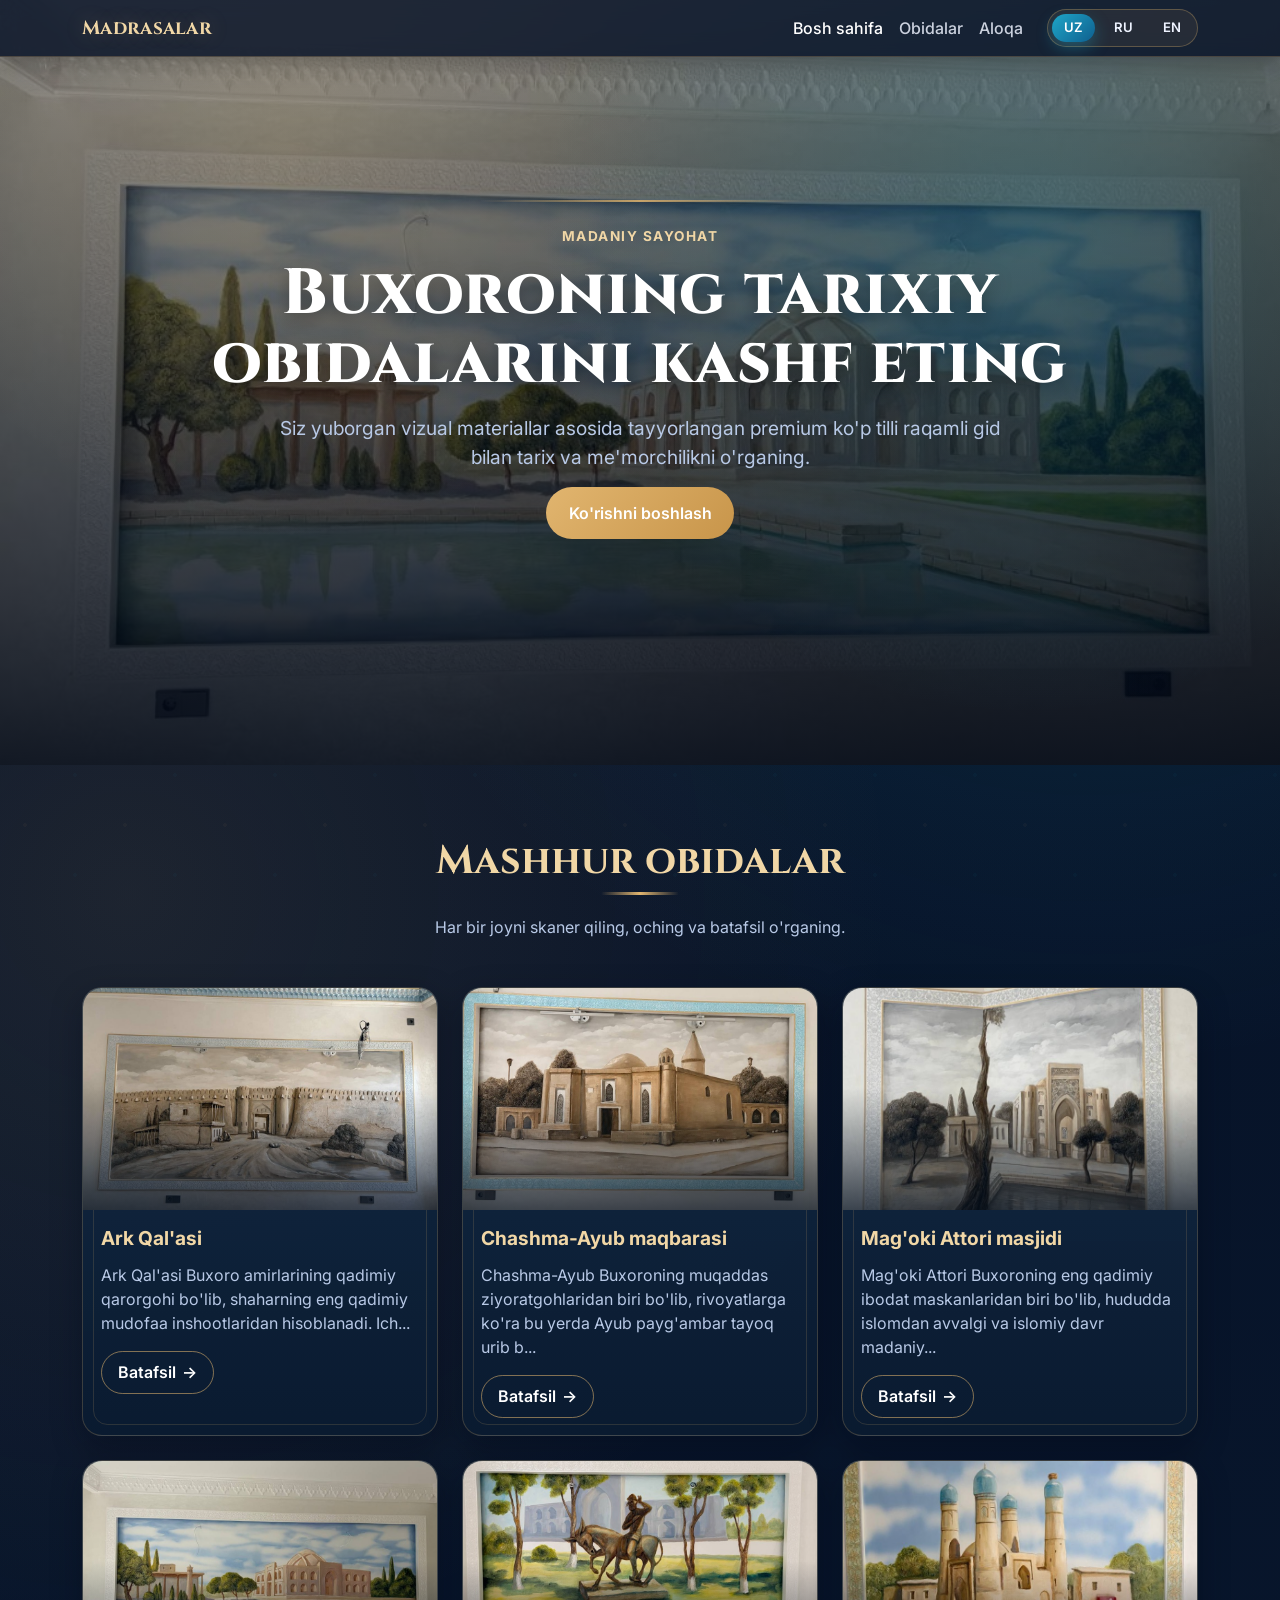
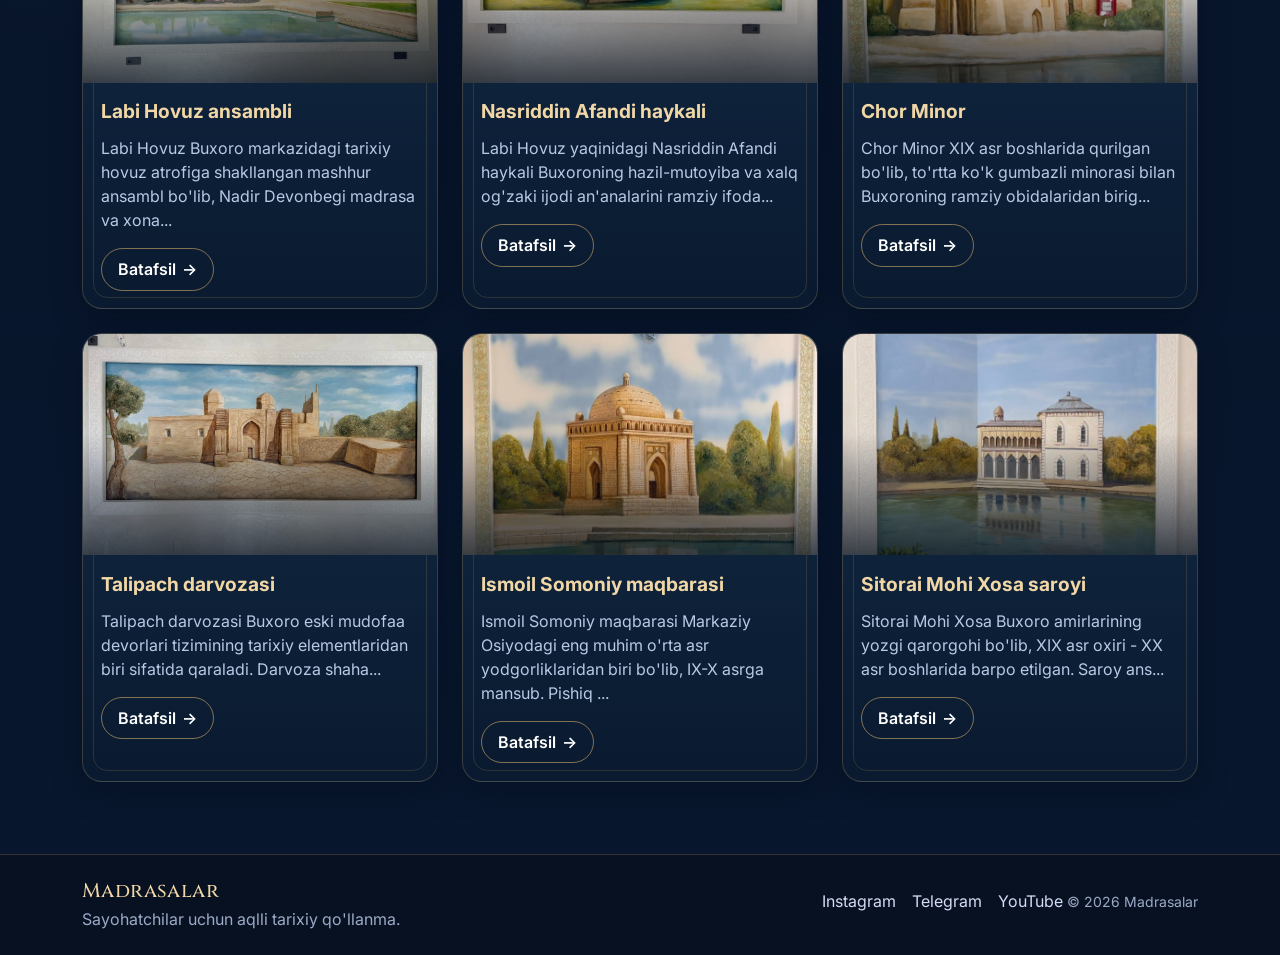
==== index.html @ 59f186e9 "first commit" ====
<!DOCTYPE html>
<html lang="en">
<head>
  <meta charset="UTF-8" />
  <meta name="viewport" content="width=device-width, initial-scale=1.0" />
  <title>Madrasalar | Historic Monuments</title>
  <meta name="description" content="Premium multilingual tourist guide for historical monuments." />
  <link rel="preconnect" href="https://fonts.googleapis.com" />
  <link rel="preconnect" href="https://fonts.gstatic.com" crossorigin />
  <link href="https://fonts.googleapis.com/css2?family=Cinzel:wght@500;600;700&family=Inter:wght@400;500;600;700;800&display=swap" rel="stylesheet" />
  <link href="https://cdn.jsdelivr.net/npm/bootstrap@5.3.3/dist/css/bootstrap.min.css" rel="stylesheet" />
  <link href="https://unpkg.com/aos@2.3.1/dist/aos.css" rel="stylesheet" />
  <link rel="stylesheet" href="css/style.css" />
</head>
<body class="site-home">
  <nav class="navbar navbar-expand-lg navbar-dark fixed-top premium-nav">
    <div class="container">
      <a class="navbar-brand fw-bold" href="index.html">Madrasalar</a>
      <button class="navbar-toggler border-0 shadow-none" type="button" data-bs-toggle="collapse" data-bs-target="#mainNav" aria-controls="mainNav" aria-expanded="false" aria-label="Toggle navigation">
        <span class="navbar-toggler-icon"></span>
      </button>
      <div class="collapse navbar-collapse" id="mainNav">
        <ul class="navbar-nav ms-auto me-3">
          <li class="nav-item"><a class="nav-link nav-link-text active" href="#home" data-i18n="navHome">Home</a></li>
          <li class="nav-item"><a class="nav-link nav-link-text" href="#monuments" data-i18n="navMonuments">Monuments</a></li>
          <li class="nav-item"><a class="nav-link nav-link-text" href="#contact" data-i18n="navContact">Contact</a></li>
        </ul>
        <div class="lang-switcher" role="group" aria-label="Language switcher">
          <button class="lang-btn" data-lang="uz">UZ</button>
          <button class="lang-btn" data-lang="ru">RU</button>
          <button class="lang-btn" data-lang="en">EN</button>
        </div>
      </div>
    </div>
  </nav>

  <header id="home" class="hero-section">
    <div class="hero-overlay"></div>
    <div class="container hero-content text-white text-center">
      <p class="hero-kicker" data-i18n="heroKicker">Cultural Journey</p>
      <h1 class="hero-title" data-i18n="heroTitle">Discover Timeless Monuments of Uzbekistan</h1>
      <p class="hero-subtitle" data-i18n="heroSubtitle">Explore architecture, stories, and heritage through a premium multilingual digital guide.</p>
      <a href="#monuments" class="btn btn-hero mt-3" data-i18n="heroCta">Start Exploring</a>
    </div>
  </header>

  <main class="main-content">
    <section id="monuments" class="py-5 monuments-section section-fade">
      <div class="container py-4">
        <div class="section-heading text-center mb-5">
          <h2 data-i18n="gridTitle">Featured Monuments</h2>
          <p data-i18n="gridSubtitle">Scan, open, and discover each location with immersive details.</p>
        </div>
        <div class="row g-4" id="monumentsGrid"></div>
      </div>
    </section>
  </main>

  <footer id="contact" class="site-footer">
    <div class="container py-4">
      <div class="row align-items-center gy-3">
        <div class="col-md-6">
          <h5 class="mb-1">Madrasalar</h5>
          <p class="mb-0 footer-muted" data-i18n="footerText">Your smart historical guide for travelers.</p>
        </div>
        <div class="col-md-6 text-md-end">
          <div class="footer-social mb-2">
            <a href="#" aria-label="Instagram">Instagram</a>
            <a href="#" aria-label="Telegram">Telegram</a>
            <a href="#" aria-label="YouTube">YouTube</a>
          </div>
          <small class="footer-muted">© <span id="yearNow"></span> Madrasalar</small>
        </div>
      </div>
    </div>
  </footer>

  <script src="https://cdn.jsdelivr.net/npm/bootstrap@5.3.3/dist/js/bootstrap.bundle.min.js"></script>
  <script src="https://unpkg.com/aos@2.3.1/dist/aos.js"></script>
  <script src="js/app.js"></script>
</body>
</html>
---- css/style.css ----
:root {
  --bg: #071226;
  --surface: #0e203a;
  --surface-soft: #173254;
  --text: #eef3ff;
  --muted: #b8c9e6;
  --primary: #1ea6c8;
  --primary-strong: #0f5f8e;
  --accent: #e1b56f;
  --accent-soft: #f1d7a6;
  --radius-xl: 1.25rem;
  --radius-lg: 1rem;
  --shadow-soft: 0 10px 30px rgba(2, 11, 24, 0.38);
  --shadow-strong: 0 18px 45px rgba(0, 0, 0, 0.45);
  --transition: 0.35s ease;
  --font-body: "Inter", sans-serif;
  --font-display: "Cinzel", serif;
}

* {
  box-sizing: border-box;
}

html,
body {
  margin: 0;
  padding: 0;
  font-family: var(--font-body);
  background:
    radial-gradient(circle at 85% 10%, rgba(30, 166, 200, 0.18), transparent 32%),
    radial-gradient(circle at 10% 35%, rgba(225, 181, 111, 0.1), transparent 38%),
    linear-gradient(180deg, #071226 0%, #08172e 100%);
  color: var(--text);
  scroll-behavior: smooth;
}

body::before {
  content: "";
  position: fixed;
  inset: 0;
  pointer-events: none;
  opacity: 0.08;
  background-image:
    radial-gradient(circle at 25px 25px, rgba(225, 181, 111, 0.5) 2px, transparent 2px),
    radial-gradient(circle at 75px 75px, rgba(30, 166, 200, 0.45) 2px, transparent 2px);
  background-size: 100px 100px;
  z-index: 0;
}

img {
  max-width: 100%;
  display: block;
}

a {
  color: inherit;
  text-decoration: none;
}

.premium-nav {
  backdrop-filter: blur(10px);
  background: rgba(7, 18, 38, 0.82);
  border-bottom: 1px solid rgba(225, 181, 111, 0.25);
  transition: background var(--transition), box-shadow var(--transition);
  box-shadow: 0 8px 22px rgba(0, 0, 0, 0.25);
}

.premium-nav .navbar-brand {
  letter-spacing: 0.3px;
  color: var(--accent-soft);
  text-shadow: 0 0 20px rgba(225, 181, 111, 0.25);
  font-family: var(--font-display);
  font-size: 1.2rem;
}

.nav-link-text {
  color: rgba(238, 243, 255, 0.84);
  font-weight: 500;
}

.nav-link-text:hover,
.nav-link-text.active {
  color: var(--accent-soft);
}

.lang-switcher {
  display: inline-flex;
  gap: 0.4rem;
  background: rgba(225, 181, 111, 0.08);
  border: 1px solid rgba(225, 181, 111, 0.3);
  border-radius: 999px;
  padding: 0.25rem;
}

.lang-btn {
  border: 0;
  border-radius: 999px;
  color: var(--text);
  background: transparent;
  font-size: 0.82rem;
  font-weight: 600;
  line-height: 1;
  padding: 0.45rem 0.75rem;
  transition: all var(--transition);
}

.lang-btn:hover {
  background: rgba(255, 255, 255, 0.12);
}

.lang-btn.active {
  background: linear-gradient(135deg, var(--primary), var(--primary-strong));
  color: #fff;
  box-shadow: 0 6px 16px rgba(30, 166, 200, 0.35);
}

.hero-section,
.monument-hero {
  position: relative;
  min-height: 85vh;
  display: flex;
  align-items: center;
  justify-content: center;
  overflow: hidden;
}

.hero-section {
  background: url("../images/lyabi-hauz.png")
    center/cover no-repeat;
}

.monument-hero {
  min-height: 62vh;
  background-position: center;
  background-size: cover;
  background-repeat: no-repeat;
}

.hero-overlay {
  position: absolute;
  inset: 0;
  background:
    radial-gradient(circle at 22% 20%, rgba(225, 181, 111, 0.18), transparent 33%),
    radial-gradient(circle at 80% 30%, rgba(30, 166, 200, 0.22), transparent 42%),
    linear-gradient(180deg, rgba(3, 10, 23, 0.35) 0%, rgba(3, 10, 23, 0.92) 100%);
}

.hero-content,
.monument-hero-content {
  position: relative;
  z-index: 1;
  animation: riseIn 0.95s ease both;
}

.hero-content::before,
.monument-hero-content::before {
  content: "";
  position: absolute;
  top: -26px;
  left: 50%;
  transform: translateX(-50%);
  width: min(320px, 75vw);
  height: 2px;
  background: linear-gradient(90deg, transparent, var(--accent), transparent);
  opacity: 0.85;
}

.hero-kicker {
  color: var(--accent-soft);
  text-transform: uppercase;
  letter-spacing: 1.5px;
  font-weight: 700;
  margin-bottom: 0.8rem;
  font-size: 0.85rem;
}

.hero-title {
  font-size: clamp(2rem, 5vw, 4rem);
  line-height: 1.08;
  font-weight: 800;
  margin-bottom: 1rem;
  font-family: var(--font-display);
  letter-spacing: 0.6px;
  text-shadow: 0 6px 18px rgba(0, 0, 0, 0.35);
}

.hero-subtitle {
  max-width: 720px;
  margin: 0 auto;
  color: var(--muted);
  font-size: clamp(1rem, 2vw, 1.2rem);
}

.btn-hero {
  border: 0;
  color: #fff;
  background: linear-gradient(135deg, var(--accent), #c8954a);
  padding: 0.85rem 1.4rem;
  border-radius: 999px;
  font-weight: 600;
  transition: transform var(--transition), box-shadow var(--transition), filter var(--transition);
}

.btn-hero:hover {
  transform: translateY(-2px);
  box-shadow: 0 14px 30px rgba(225, 181, 111, 0.28);
  filter: brightness(1.05);
}

.main-content {
  position: relative;
  z-index: 2;
}

.section-heading h2 {
  font-size: clamp(1.7rem, 3.5vw, 2.5rem);
  font-weight: 700;
  position: relative;
  display: inline-block;
  padding-bottom: 0.6rem;
  font-family: var(--font-display);
  color: var(--accent-soft);
}

.section-heading h2::after {
  content: "";
  position: absolute;
  left: 50%;
  transform: translateX(-50%);
  bottom: 0;
  width: 78px;
  height: 3px;
  border-radius: 999px;
  background: linear-gradient(90deg, transparent, var(--accent), transparent);
}

.section-heading p {
  color: var(--muted);
  max-width: 620px;
  margin: 0.8rem auto 0;
}

.monument-card {
  background:
    linear-gradient(180deg, rgba(20, 43, 71, 0.92) 0%, rgba(10, 27, 48, 0.98) 100%);
  border: 1px solid rgba(225, 181, 111, 0.22);
  border-radius: var(--radius-xl);
  overflow: hidden;
  height: 100%;
  box-shadow: var(--shadow-soft);
  transition: transform var(--transition), box-shadow var(--transition), border-color var(--transition);
  position: relative;
}

.monument-card::before {
  content: "";
  position: absolute;
  inset: 10px;
  border: 1px solid rgba(225, 181, 111, 0.16);
  border-radius: calc(var(--radius-xl) - 0.35rem);
  pointer-events: none;
}

.monument-card:hover {
  transform: translateY(-8px) scale(1.01);
  box-shadow: var(--shadow-strong);
  border-color: rgba(225, 181, 111, 0.55);
}

.monument-card-image-wrap {
  overflow: hidden;
  position: relative;
  aspect-ratio: 16 / 10;
}

.monument-card-image-wrap::after {
  content: "";
  position: absolute;
  inset: 0;
  background: linear-gradient(180deg, transparent 45%, rgba(5, 16, 30, 0.75) 100%);
}

.monument-card-image {
  width: 100%;
  height: 100%;
  object-fit: cover;
  transition: transform 0.7s ease;
}

.monument-card:hover .monument-card-image {
  transform: scale(1.08);
}

.monument-card-body {
  padding: 1.1rem;
}

.monument-card-title {
  font-size: 1.2rem;
  margin-bottom: 0.8rem;
  font-weight: 700;
  color: var(--accent-soft);
}

.monument-card-text {
  color: var(--muted);
  min-height: 58px;
  margin-bottom: 1rem;
}

.btn-card {
  display: inline-flex;
  align-items: center;
  gap: 0.4rem;
  border-radius: 999px;
  border: 1px solid rgba(225, 181, 111, 0.56);
  color: #fff;
  font-weight: 600;
  padding: 0.52rem 1rem;
  transition: all var(--transition);
}

.btn-card:hover {
  background: rgba(225, 181, 111, 0.15);
  border-color: rgba(241, 215, 166, 0.95);
  transform: translateX(3px);
}

.premium-panel {
  position: relative;
  background: linear-gradient(180deg, rgba(18, 38, 62, 0.95), rgba(10, 24, 43, 0.96));
  border: 1px solid rgba(225, 181, 111, 0.2);
  border-radius: var(--radius-lg);
  box-shadow: var(--shadow-soft);
  overflow: hidden;
}

.premium-panel::before {
  content: "";
  position: absolute;
  inset: 0;
  border-radius: inherit;
  padding: 1px;
  background: linear-gradient(135deg, rgba(225, 181, 111, 0.45), rgba(30, 166, 200, 0.35));
  -webkit-mask: linear-gradient(#fff 0 0) content-box, linear-gradient(#fff 0 0);
  -webkit-mask-composite: xor;
  mask-composite: exclude;
  pointer-events: none;
}

.premium-panel::after {
  content: "";
  position: absolute;
  right: -50px;
  bottom: -50px;
  width: 160px;
  height: 160px;
  background: radial-gradient(circle, rgba(225, 181, 111, 0.17) 0%, transparent 66%);
  pointer-events: none;
}

.fact-list li {
  padding: 0.5rem 0;
  color: var(--muted);
  border-bottom: 1px dashed rgba(225, 181, 111, 0.22);
}

.fact-list strong {
  color: var(--accent-soft);
  font-weight: 600;
}

.fact-list li:last-child {
  border-bottom: 0;
}

#monumentDescription {
  font-size: 1.06rem;
  line-height: 1.95;
  color: #dbe6ff;
}

.gallery-item {
  border-radius: 0.9rem;
  overflow: hidden;
  border: 1px solid rgba(225, 181, 111, 0.2);
  box-shadow: var(--shadow-soft);
  background: rgba(10, 18, 34, 0.7);
  min-height: 230px;
  display: flex;
  align-items: center;
  justify-content: center;
}

.gallery-item img {
  width: 100%;
  height: 230px;
  object-fit: contain;
  transition: transform 0.7s ease;
}

.gallery-item:hover img {
  transform: scale(1.08);
}

.site-footer {
  border-top: 1px solid rgba(225, 181, 111, 0.2);
  background: rgba(7, 16, 30, 0.8);
}

.site-footer h5 {
  font-family: var(--font-display);
  color: var(--accent-soft);
  letter-spacing: 0.4px;
}

::-webkit-scrollbar {
  width: 10px;
}

::-webkit-scrollbar-track {
  background: rgba(5, 14, 28, 0.95);
}

::-webkit-scrollbar-thumb {
  background: linear-gradient(180deg, rgba(225, 181, 111, 0.9), rgba(30, 166, 200, 0.85));
  border-radius: 999px;
}

.footer-muted {
  color: #9caac8;
}

.footer-social {
  display: inline-flex;
  gap: 1rem;
}

.footer-social a {
  color: #d2dcf6;
  transition: color var(--transition);
}

.footer-social a:hover {
  color: var(--accent-soft);
}

.fade-transition {
  animation: textFade 0.36s ease;
}

.section-fade {
  animation: riseIn 0.65s ease both;
}

@keyframes riseIn {
  from {
    opacity: 0;
    transform: translateY(14px);
  }
  to {
    opacity: 1;
    transform: translateY(0);
  }
}

@keyframes textFade {
  from {
    opacity: 0.2;
    filter: blur(1px);
  }
  to {
    opacity: 1;
    filter: blur(0);
  }
}

@media (max-width: 991.98px) {
  .premium-nav {
    background: rgba(6, 16, 31, 0.95);
  }

  .hero-section {
    min-height: 78vh;
  }

  .hero-subtitle {
    padding: 0 0.5rem;
  }
}

@media (max-width: 767.98px) {
  .hero-title {
    font-size: 2rem;
  }

  .hero-section,
  .monument-hero {
    min-height: 72vh;
  }

  .monument-card-text {
    min-height: auto;
  }

  .gallery-item img {
    height: 190px;
  }
}
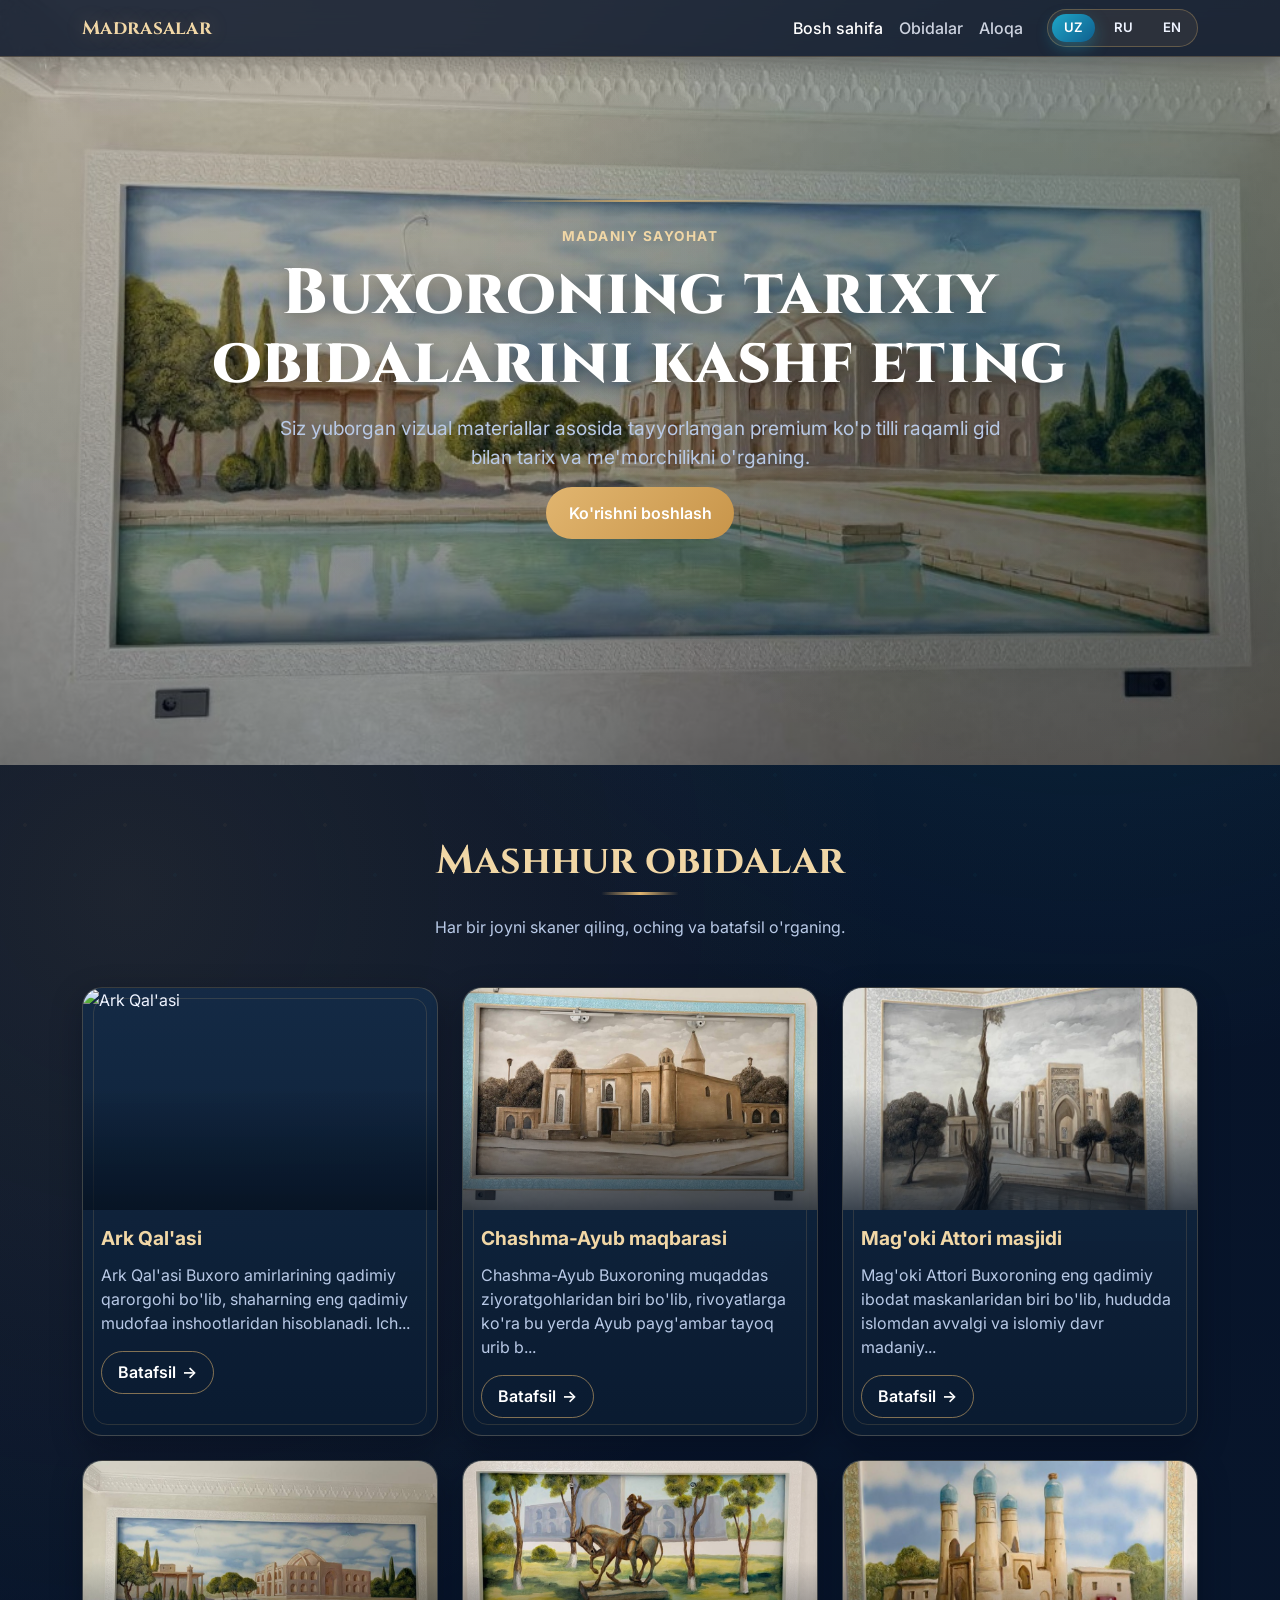
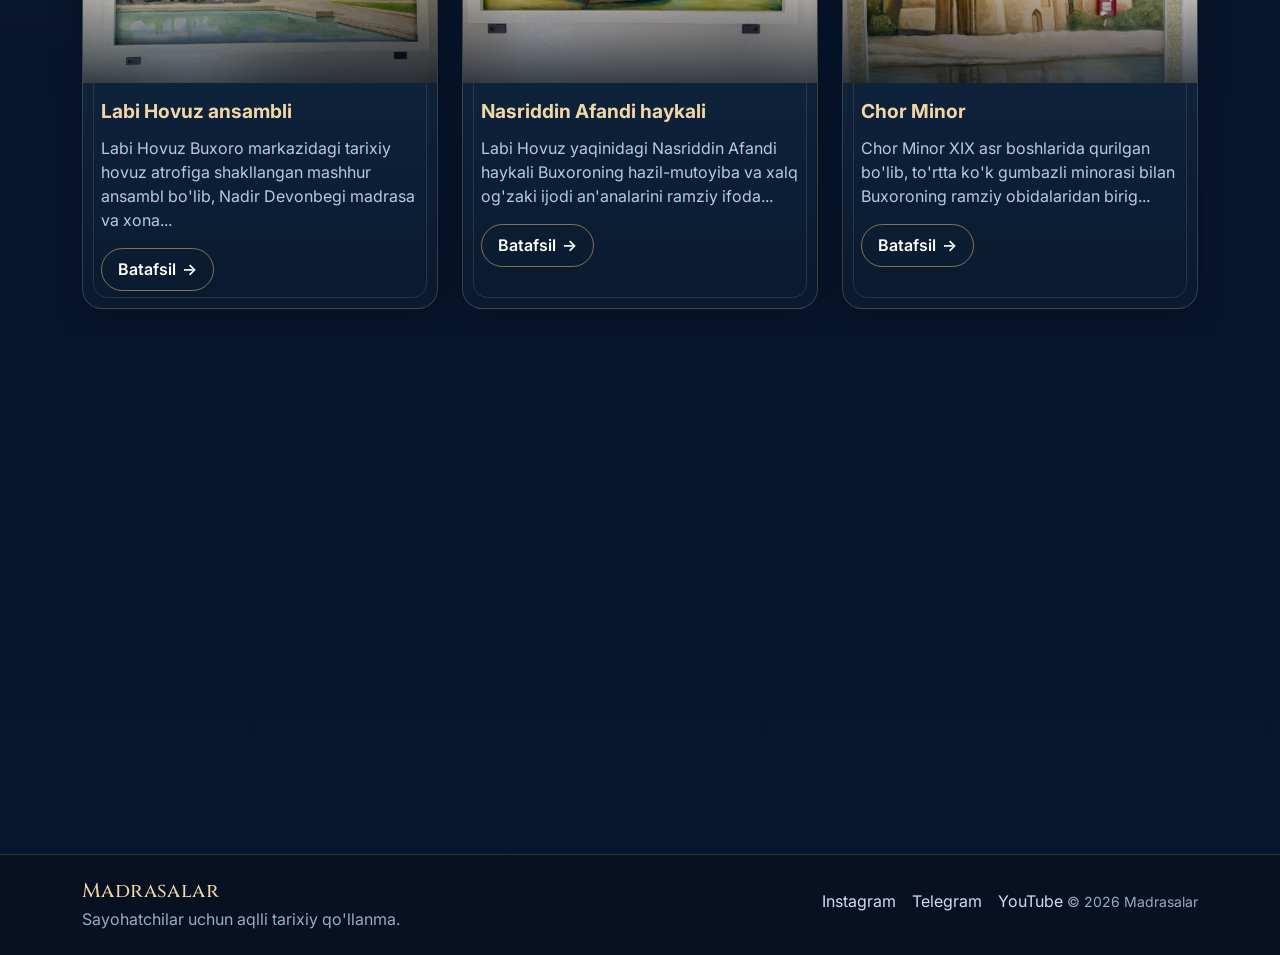
==== commit 895ae293: "update" ====
--- a/index.html
+++ b/index.html
@@ -16,6 +16,11 @@
   <nav class="navbar navbar-expand-lg navbar-dark fixed-top premium-nav">
     <div class="container">
       <a class="navbar-brand fw-bold" href="index.html">Madrasalar</a>
+      <div class="lang-switcher nav-mobile-lang d-inline-flex d-lg-none me-2" role="group" aria-label="Language switcher">
+        <button class="lang-btn" data-lang="uz">UZ</button>
+        <button class="lang-btn" data-lang="ru">RU</button>
+        <button class="lang-btn" data-lang="en">EN</button>
+      </div>
       <button class="navbar-toggler border-0 shadow-none" type="button" data-bs-toggle="collapse" data-bs-target="#mainNav" aria-controls="mainNav" aria-expanded="false" aria-label="Toggle navigation">
         <span class="navbar-toggler-icon"></span>
       </button>
--- a/css/style.css
+++ b/css/style.css
@@ -145,6 +145,13 @@
     linear-gradient(180deg, rgba(3, 10, 23, 0.35) 0%, rgba(3, 10, 23, 0.92) 100%);
 }
 
+.hero-section .hero-overlay {
+  background:
+    radial-gradient(circle at 22% 20%, rgba(225, 181, 111, 0.1), transparent 38%),
+    radial-gradient(circle at 80% 30%, rgba(30, 166, 200, 0.12), transparent 48%),
+    linear-gradient(180deg, rgba(3, 10, 23, 0.12) 0%, rgba(3, 10, 23, 0.46) 100%);
+}
+
 .hero-content,
 .monument-hero-content {
   position: relative;
@@ -189,6 +196,20 @@
   margin: 0 auto;
   color: var(--muted);
   font-size: clamp(1rem, 2vw, 1.2rem);
+}
+
+.hero-lang-switcher {
+  position: relative;
+  z-index: 2;
+}
+
+.nav-mobile-lang {
+  margin-left: auto;
+}
+
+.nav-mobile-lang .lang-btn {
+  padding: 0.35rem 0.62rem;
+  font-size: 0.76rem;
 }
 
 .btn-hero {
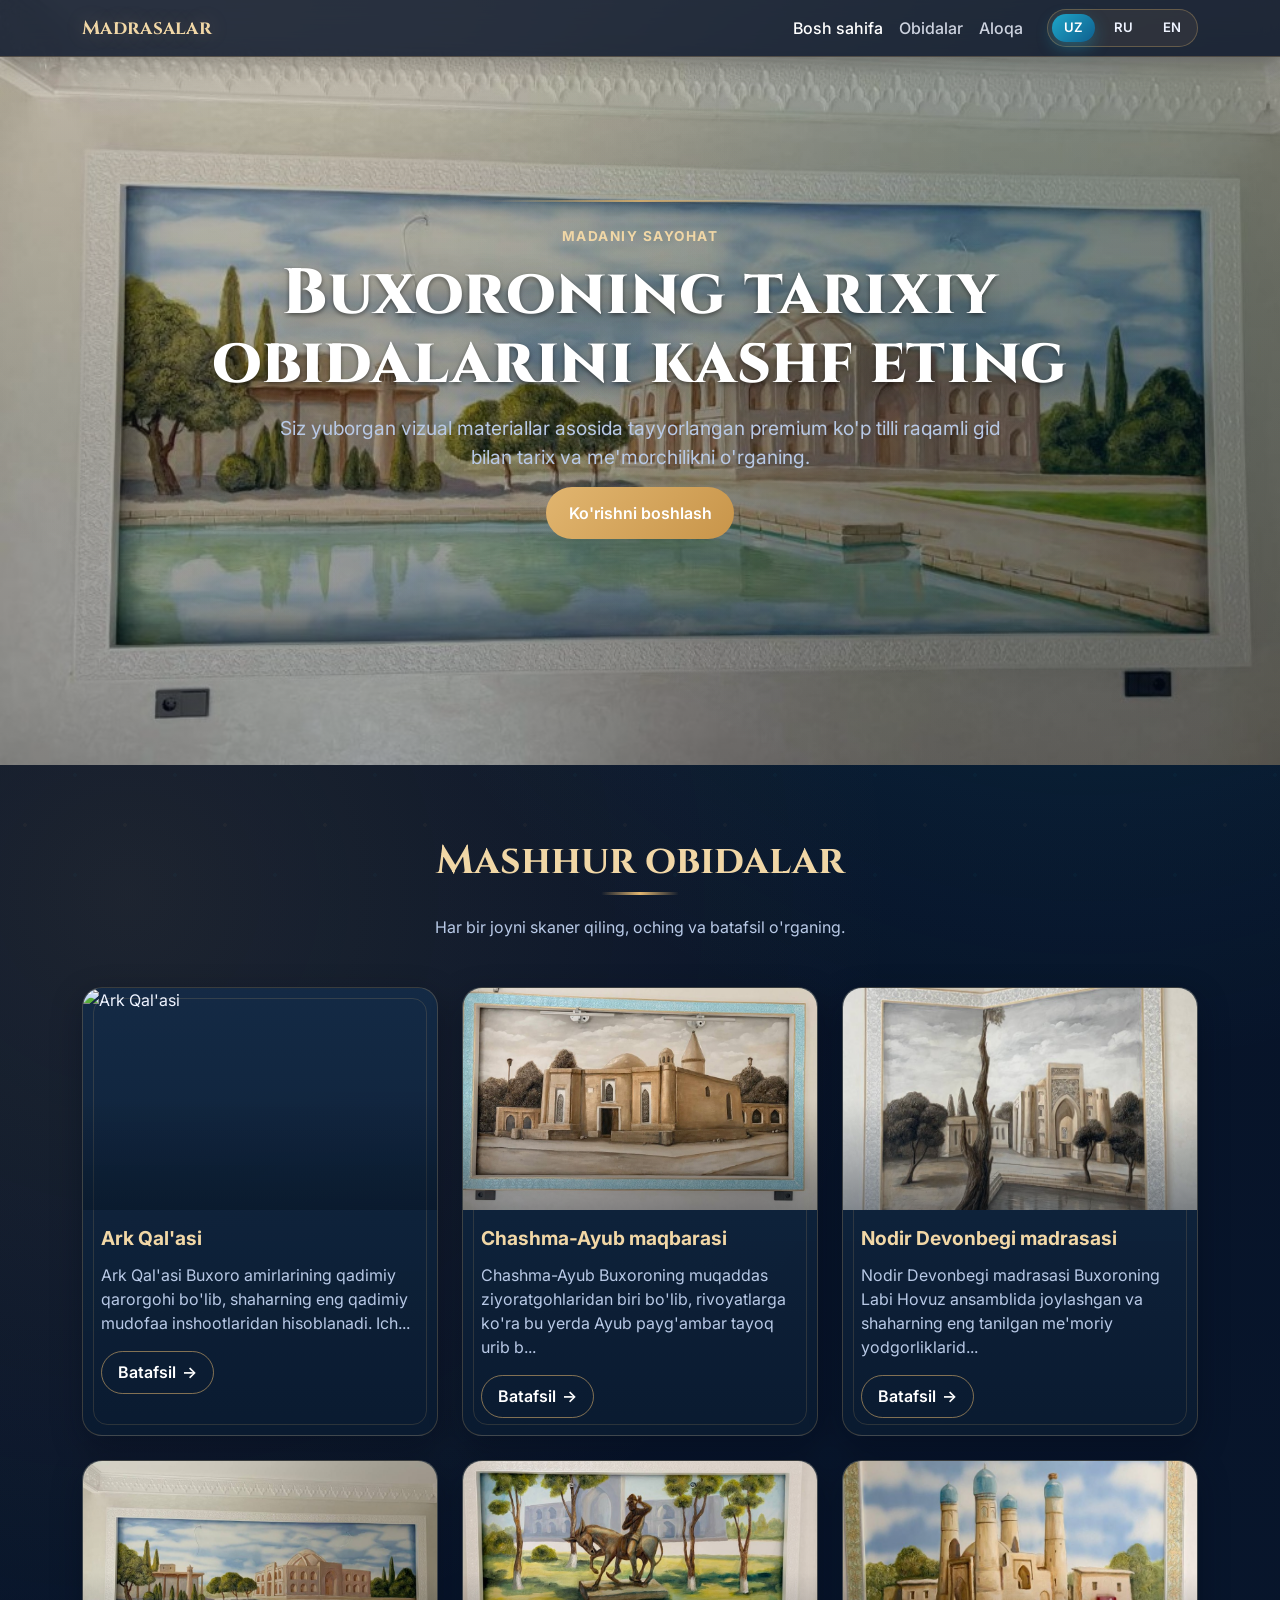
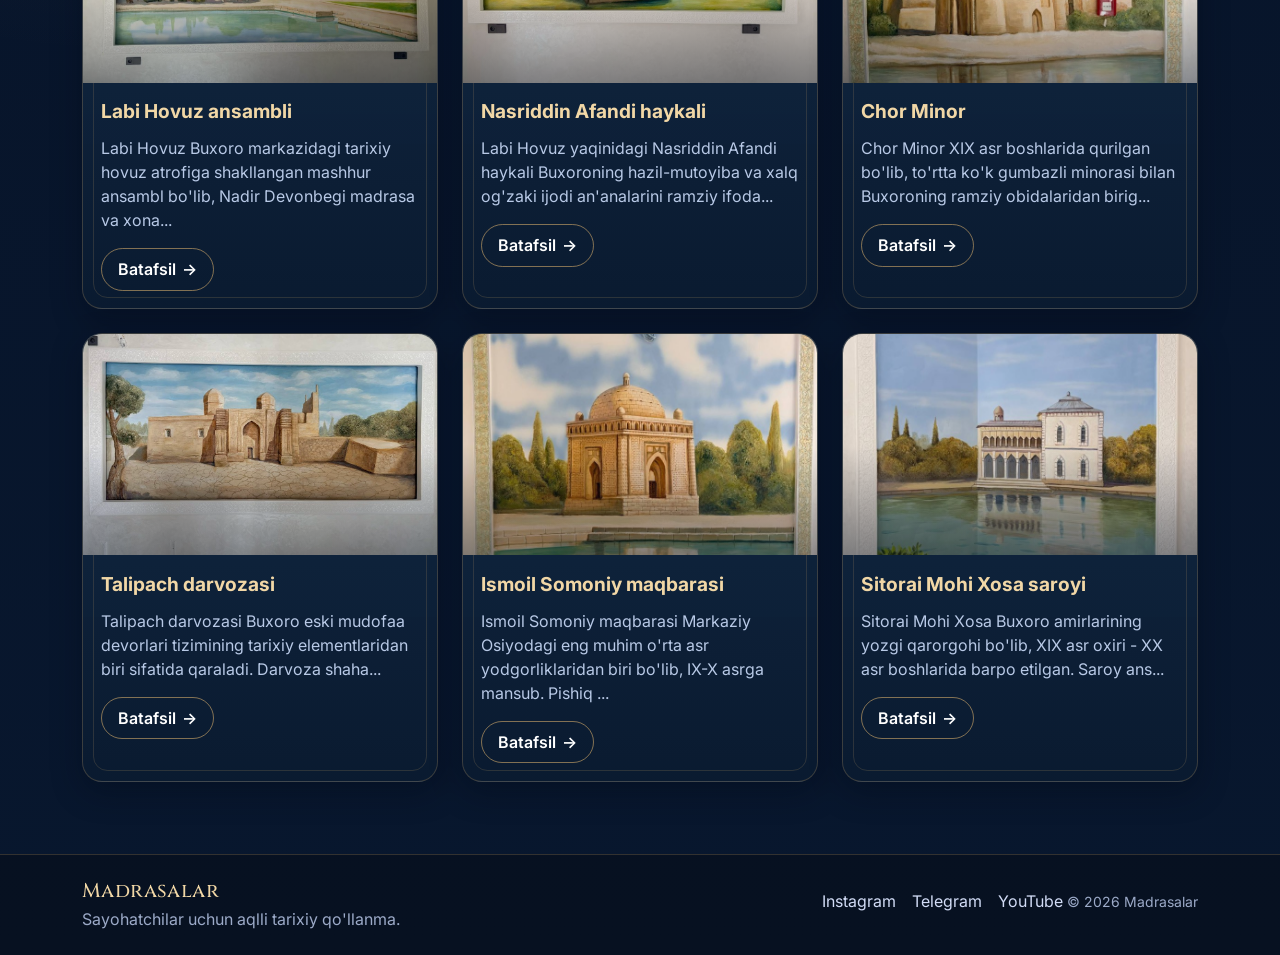
==== commit f8acdd4a: "four commit" ====
--- a/index.html
+++ b/index.html
@@ -30,7 +30,7 @@
           <li class="nav-item"><a class="nav-link nav-link-text" href="#monuments" data-i18n="navMonuments">Monuments</a></li>
           <li class="nav-item"><a class="nav-link nav-link-text" href="#contact" data-i18n="navContact">Contact</a></li>
         </ul>
-        <div class="lang-switcher" role="group" aria-label="Language switcher">
+        <div class="lang-switcher d-none d-lg-inline-flex" role="group" aria-label="Language switcher">
           <button class="lang-btn" data-lang="uz">UZ</button>
           <button class="lang-btn" data-lang="ru">RU</button>
           <button class="lang-btn" data-lang="en">EN</button>
--- a/css/style.css
+++ b/css/style.css
@@ -131,25 +131,60 @@
 
 .monument-hero {
   min-height: 62vh;
+  background-color: #1a2838;
   background-position: center;
   background-size: cover;
   background-repeat: no-repeat;
 }
 
+/* Nasriddin haykali: cover = to‘liq kenglik (yon tomonda bo‘sh joy yo‘q). Vertikal kesishni `center 38%` bilan muvozanatlaymiz */
+.monument-hero.monument-hero--bg-top {
+  min-height: clamp(400px, 68vh, 720px);
+}
+
+.monument-hero.monument-hero--bg-top,
+.monument-hero.monument-hero--bg-top::after {
+  background-position: center 38%;
+  background-size: cover;
+}
+
+/* Base overlay — yengil: fon rasmi yaxshi ko‘rinsin, matn baribir o‘qiladi */
 .hero-overlay {
   position: absolute;
   inset: 0;
+  z-index: 1;
   background:
-    radial-gradient(circle at 22% 20%, rgba(225, 181, 111, 0.18), transparent 33%),
-    radial-gradient(circle at 80% 30%, rgba(30, 166, 200, 0.22), transparent 42%),
-    linear-gradient(180deg, rgba(3, 10, 23, 0.35) 0%, rgba(3, 10, 23, 0.92) 100%);
+    radial-gradient(circle at 22% 20%, rgba(225, 181, 111, 0.12), transparent 40%),
+    radial-gradient(circle at 80% 30%, rgba(30, 166, 200, 0.14), transparent 48%),
+    linear-gradient(180deg, rgba(3, 10, 23, 0.12) 0%, rgba(3, 10, 23, 0.38) 55%, rgba(3, 10, 23, 0.52) 100%);
 }
 
 .hero-section .hero-overlay {
   background:
-    radial-gradient(circle at 22% 20%, rgba(225, 181, 111, 0.1), transparent 38%),
-    radial-gradient(circle at 80% 30%, rgba(30, 166, 200, 0.12), transparent 48%),
-    linear-gradient(180deg, rgba(3, 10, 23, 0.12) 0%, rgba(3, 10, 23, 0.46) 100%);
+    radial-gradient(circle at 22% 20%, rgba(225, 181, 111, 0.08), transparent 42%),
+    radial-gradient(circle at 80% 30%, rgba(30, 166, 200, 0.1), transparent 52%),
+    linear-gradient(180deg, rgba(3, 10, 23, 0.06) 0%, rgba(3, 10, 23, 0.28) 55%, rgba(3, 10, 23, 0.38) 100%);
+}
+
+/* monument.html — dinamik fon: alohida yengilroq (oldingi 0.92 juda qorong‘i edi) */
+.monument-hero .hero-overlay {
+  background:
+    radial-gradient(ellipse 90% 70% at 50% 35%, rgba(15, 35, 55, 0.18), transparent 62%),
+    linear-gradient(180deg, rgba(3, 10, 23, 0.08) 0%, rgba(3, 10, 23, 0.22) 50%, rgba(3, 10, 23, 0.4) 100%);
+}
+
+/* Fon surati biroz yorug‘roq (murallar/kosalar uchun) — overlay ostida, z-index bilan tartib */
+.monument-hero::after {
+  content: "";
+  position: absolute;
+  inset: 0;
+  z-index: 0;
+  pointer-events: none;
+  background-position: center;
+  background-size: cover;
+  background-repeat: no-repeat;
+  background-image: inherit;
+  filter: brightness(1.12) contrast(1.05) saturate(1.06);
 }
 
 .hero-content,
@@ -188,7 +223,9 @@
   margin-bottom: 1rem;
   font-family: var(--font-display);
   letter-spacing: 0.6px;
-  text-shadow: 0 6px 18px rgba(0, 0, 0, 0.35);
+  text-shadow:
+    0 2px 4px rgba(0, 0, 0, 0.45),
+    0 8px 28px rgba(0, 0, 0, 0.35);
 }
 
 .hero-subtitle {
@@ -298,7 +335,7 @@
   content: "";
   position: absolute;
   inset: 0;
-  background: linear-gradient(180deg, transparent 45%, rgba(5, 16, 30, 0.75) 100%);
+  background: linear-gradient(180deg, transparent 50%, rgba(5, 16, 30, 0.42) 100%);
 }
 
 .monument-card-image {
